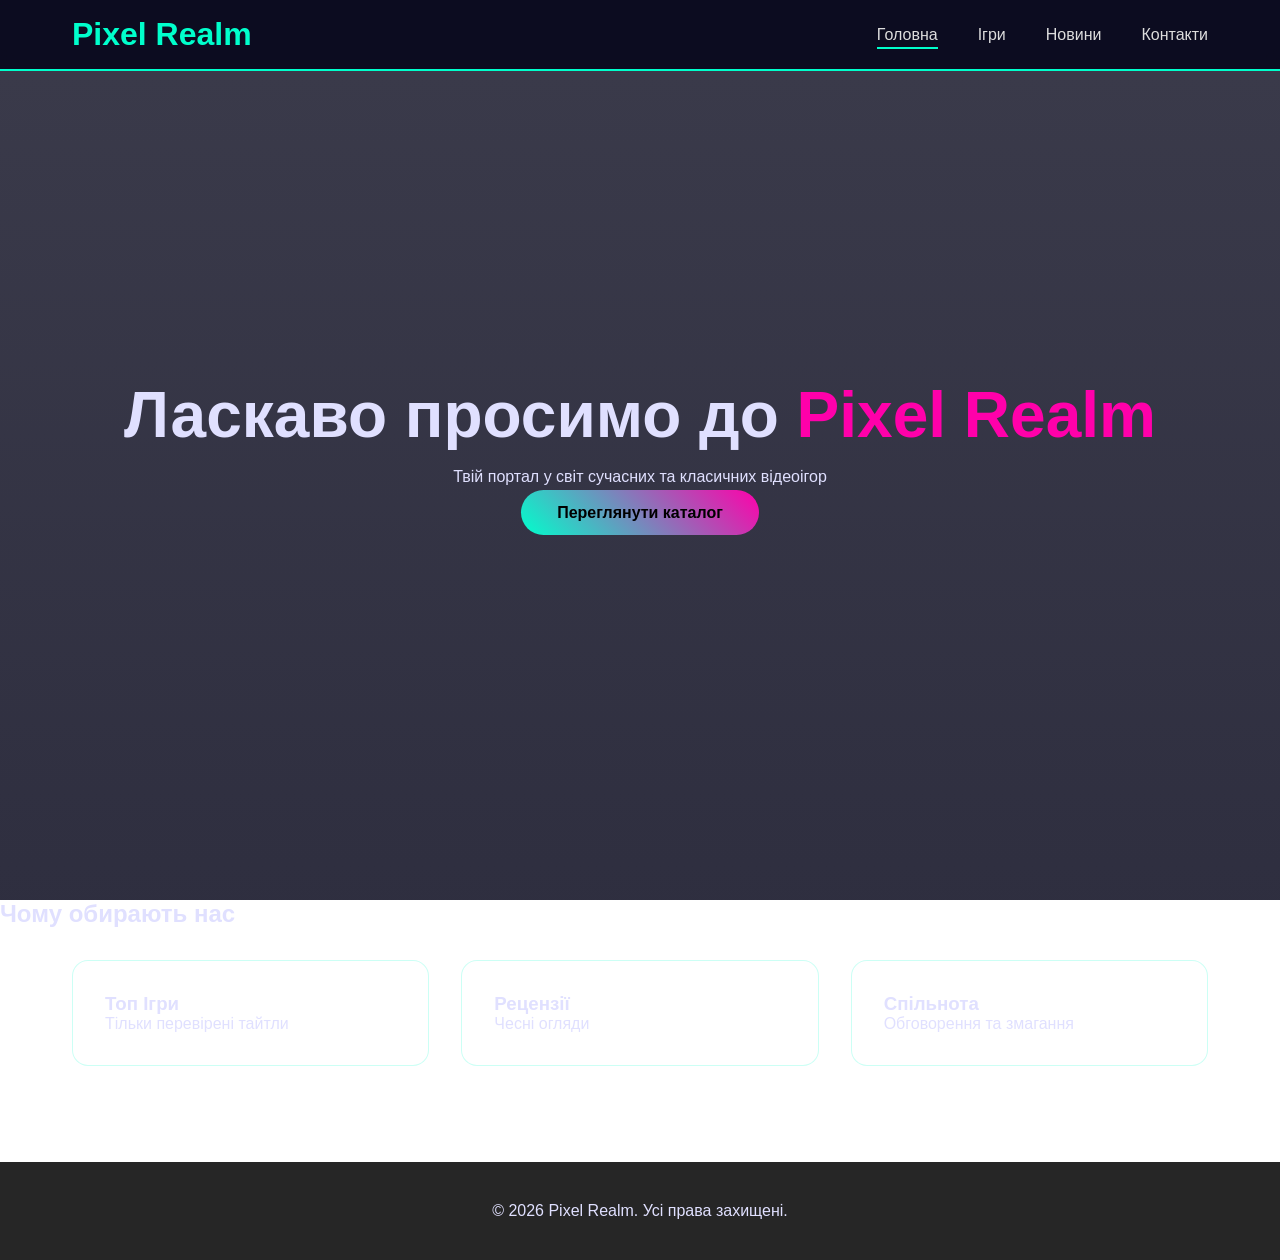
==== index.html @ 74ea6a9c "Add files via upload" ====
<!DOCTYPE html>
<html lang="en">

<head>
    <meta charset="UTF-8">
    <meta name="viewport" content="width=device-width, initial-scale=1.0">
    <title>Pixel Realm - Головна</title>
    <link rel="stylesheet" href="styles.css">
</head>

<body class="home">
    <header>
        <nav>
            <div class="logo">Pixel Realm</div>
            <ul class="nav-menu">
                <li><a href="index.html" class="active">Головна</a></li>
                <li><a href="games.html">Ігри</a></li>
                <li><a href="news.html">Новини</a></li>
                <li><a href="contact.html">Контакти</a></li>
            </ul>
        </nav>
    </header>

    <main>
        <section class="hero">
            <div class="hero-content">
                <h1>Ласкаво просимо до <span class="highlight">Pixel Realm</span></h1>
                <p>Твій портал у світ сучасних та класичних відеоігор</p> <br>
                <a href="games.html" class="btn primary">Переглянути каталог</a>
            </div>
        </section>

        <section class="features">
            <h2>Чому обирають нас</h2>
            <div class="grid features-grid">
                <div class="card feature-card">
                    <h3>Топ Ігри</h3>
                    <p>Тільки перевірені тайтли</p>
                </div>
                <div class="card feature-card">
                    <h3>Рецензії</h3>
                    <p>Чесні огляди</p>
                </div>
                <div class="card feature-card">
                    <h3>Спільнота</h3>
                    <p>Обговорення та змагання</p>
                </div>
            </div>
        </section>
    </main>

    <footer>
        <p>&copy; 2026 Pixel Realm. Усі права захищені.</p>
    </footer>
</body>

</html>
---- styles.css ----
* {
    margin: 0;
    padding: 0;
    box-sizing: border-box;
}

body {
    font-family: 'Segoe UI', Tahoma, sans-serif;
    background: linear-gradient(135deg, #0a0a1f, #1a0033, #2a0044);
    color: #e0e0ff;
    min-height: 100vh;
}

header {
    position: fixed;
    top: 0;
    left: 0;
    width: 100%;
    background: rgba(10, 10, 30, 0.95);
    backdrop-filter: blur(10px);
    z-index: 1000;
    border-bottom: 2px solid #00ffcc;
}

nav {
    max-width: 1200px;
    margin: 0 auto;
    padding: 1rem 2rem;
    display: flex;
    justify-content: space-between;
    align-items: center;
}

.logo {
    font-size: 2rem;
    font-weight: bold;
    color: #00ffcc;
}

.nav-menu {
    display: flex;
    list-style: none;
    gap: 2.5rem;
}

.nav-menu a {
    color: #ddd;
    text-decoration: none;
    position: relative;
    transition: color 0.3s;
}

.nav-menu a:hover,
.nav-menu a:active {
    color: #00ffcc;
}

.nav-menu a::after {
    content: '';
    position: absolute;
    bottom: -6px;
    left: 0;
    width: 0;
    height: 2px;
    background: #00ffcc;
    transition: width 0.3s;
}

.nav-menu a:hover::after,
.nav-menu a.active::after {
    width: 100%;
}

.hero {
    height: 100vh;
    display: flex;
    align-items: center;
    justify-content: center;
    text-align: center;
    background: linear-gradient(rgba(0, 0, 0, 0.75), rgba(0, 0, 0, 0.75)) url('https://picsum.photos/id/1015/1920/1080') center/cover;
}

.hero h1 {
    font-size: 4rem;
    margin-bottom: 1rem;
}

.highlight {
    color: #ff00aa;
}

.btn {
    padding: 14px 36px;
    border-radius: 50px;
    font-weight: bold;
    background: linear-gradient(45deg, #00ffcc, #ff00aa);
    color: #000;
    text-decoration: none;
    transition: all 0.4s;
}

.btn:hover {
    transform: scale(1.08) translateY(-5px);
}

.grid,
.game-grid,
.news-grid {
    display: grid;
    grid-template-columns: repeat(auto-fit, minmax(300px, 1fr));
    gap: 2rem;
    max-width: 1200px;
    margin: 0 auto;
    padding: 2rem;
}

.card,
.news-item,
.game-card {
    background: rgba(255, 255, 255, 0.08);
    padding: 2rem;
    border-radius: 16px;
    transition: all 0.4s;
    border: 1px solid rgba(0, 255, 204, 0.2);
}

.card:hover,
.news-item:hover,
.game-card:hover {
    transform: translateY(-15px);
    box-shadow: 0 20px 40px rgba(0, 255, 204, 0.25);
}

.game-table,
.news-table {
    width: 90%;
    max-width: 1100px;
    margin: 2rem auto;
    border-collapse: collapse;
    background: rgba(255, 255, 255, 0.05);
    border-radius: 12px;
    overflow: hidden;
}

.game-table th,
.game-table td,
.news-table th,
.news-table td {
    padding: 1rem;
    text-align: left;
    border-bottom: 1px solid rgba(255, 255, 255, 0.1);
}

.game-table th,
.news-table th {
    background: #1a0033;
    color: #00ffcc;
}

.status[data-type="active"] {
    color: #00ff88;
    font-weight: bold;
}

.status[data-type="alert"] {
    color: #ff3366;
    font-weight: bold;
}

.contact-form input,
.contact-form select,
.contact-form textarea {
    width: 750px;
    padding: 15px;
    margin-bottom: 1rem;
    background: rgba(0, 0, 0, 0.6);
    border: 2px solid #555;
    border-radius: 8px;
    color: white;
    display: flex;
    justify-content: center;
    justify-items: center;
    align-items: center;
    text-align: center;

}

.contact-form input:focus,
.contact-form textarea:focus {
    border-color: #00ffcc;
    box-shadow: 0 0 0 3px rgba(0, 255, 204, 0.2);
}

.featured {
    grid-column: span 2;
    background: linear-gradient(135deg, rgba(255, 0, 170, 0.15), rgba(0, 255, 204, 0.15));
}

.tag {
    display: inline-block;
    padding: 6px 14px;
    margin: 4px;
    border-radius: 20px;
    background: rgba(255, 255, 255, 0.1);
    font-size: 0.9rem;
}

.tag[data-type="active"] {
    background: #00ff88;
    color: #000;
}

.tag[data-type="alert"] {
    background: #ff3366;
    color: #fff;
}

.flex-container {
    display: flex;
    flex-wrap: wrap;
    gap: 2rem;
    max-width: 1200px;
    margin: 3rem auto;
    padding: 0 2rem;
}

.news-sidebar,
.news-categories {
    flex: 1;
    min-width: 280px;
}

.news-list {
    list-style: none;
}

.news-list li {
    margin: 10px 0;
}

@keyframes fadeIn {
    from {
        opacity: 0;
        transform: translateY(40px);
    }

    to {
        opacity: 1;
        transform: translateY(0);
    }
}

.featured-card,
.news-item,
.game-card {
    animation: fadeIn 0.8s ease forwards;
}

footer {
    text-align: center;
    padding: 2.5rem;
    background: rgba(0, 0, 0, 0.85);
    margin-top: 4rem;
}

body {
    background-size: cover;
    background-position: center;
    background-attachment: fixed;
    background-repeat: no-repeat;
}

body.home {
    background-image: linear-gradient(rgba(10, 10, 30, 0.8), rgba(10, 10, 30, 0.85)), url(https://www.shutterstock.com/image-vector/stay-game-play-win-video-260nw-2703455199.jpg);
}

body.games {
    background-image: linear-gradient(rgba(10, 10, 30, 0.85), rgba(10, 10, 30, 0.9)), url('https://i.redd.it/erjicguq4qqf1.jpeg');
}

body.news {
    background-image: linear-gradient(rgba(10, 10, 30, 0.8), rgba(10, 10, 30, 0.85)), url('https://assets-us-01.kc-usercontent.com/9fd8e81d-74db-00ef-d0b1-5d17c12fdda9/1a5dcd36-b3fc-4b85-aa58-21a5a22f6851/Gaming_2000x600_01.jpg?auto=format&lossless=true&h=600&w=2000&dpr=1?auto=format&lossless=true&h=0&w=0&dpr=1');
}

body.contact {
    background-image: linear-gradient(rgba(10, 10, 30, 0.85), rgba(10, 10, 30, 0.9)), url('[data-uri]');
    display: flex;
    justify-content: center;
    align-items: center;
    text-align: center;
    justify-self: center;
    justify-items: center;
}
footer.foot {
    justify-content: none;
    align-items: none;
    justify-self: none;
    text-align: none;
    position: fixed;
    margin-top: 750px;
}

.game-cover {
    width: 100%;
    height: 180px;
    object-fit: cover;
    border-radius: 12px;
    margin-bottom: 15px;
    box-shadow: 0 5px 15px rgba(0, 0, 0, 0.5);
    image-rendering: crisp-edges;
    image-rendering: -webkit-optimize-contrast;
}

.game-thumb {
    width: 70px;
    height: 70px;
    object-fit: cover;
    border-radius: 8px;
    border: 2px solid #00ffcc;
    image-rendering: crisp-edges;
}

img {
    max-width: 100%;
    height: auto;
    display: block;
}
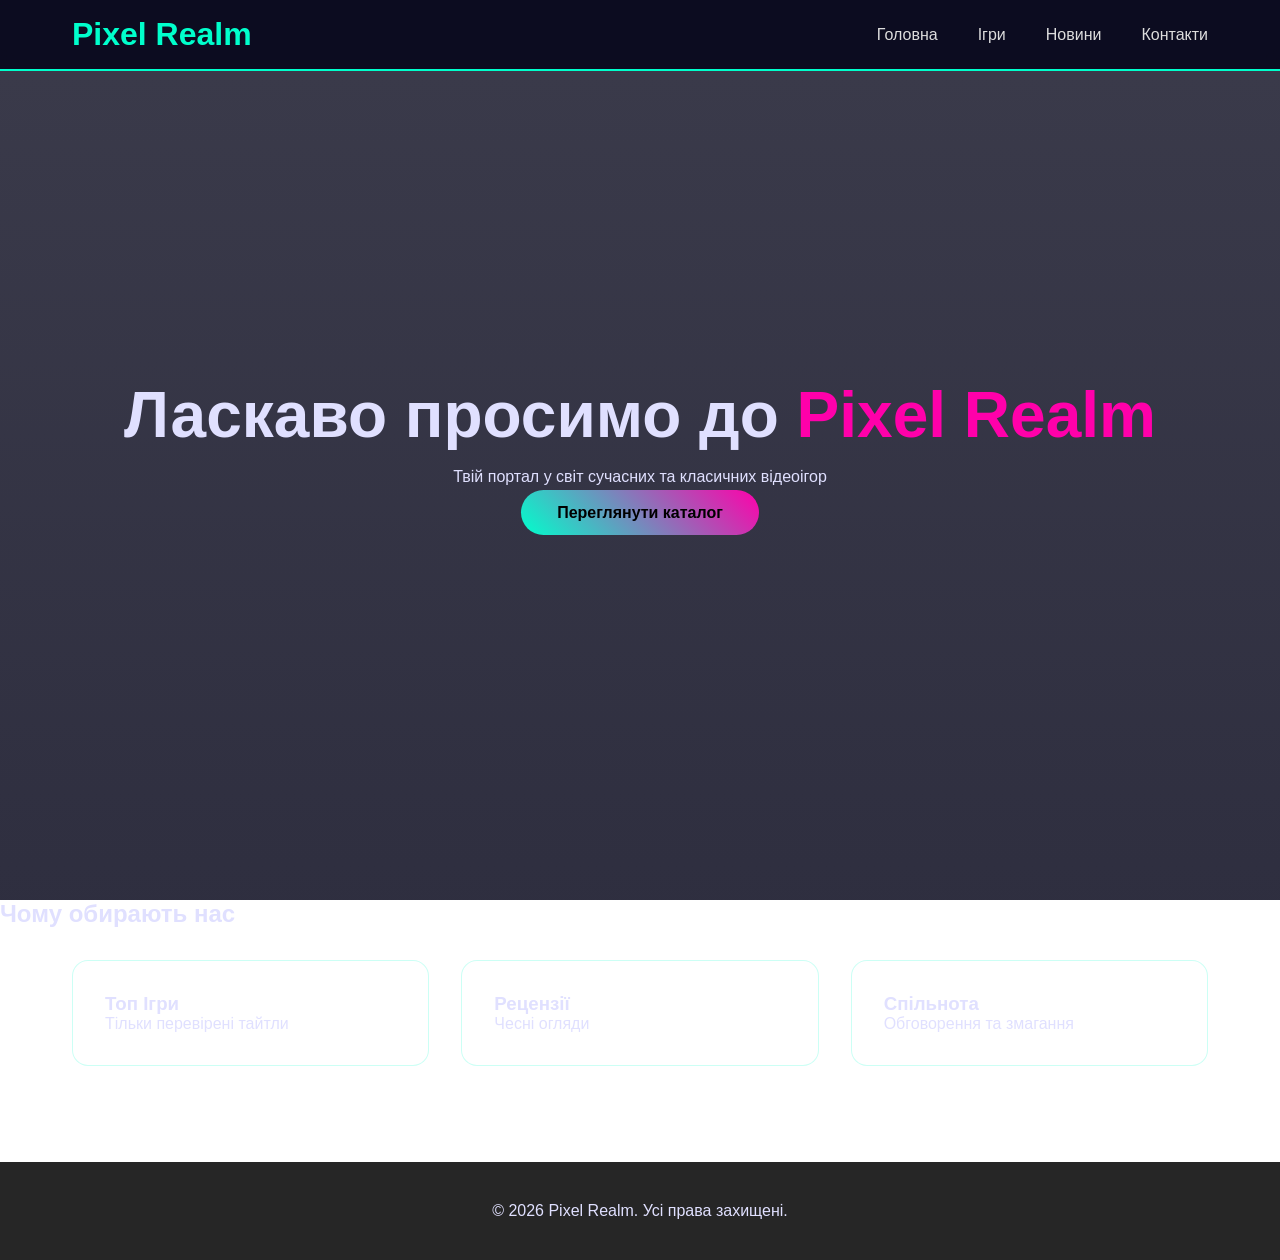
==== commit bcc94aef: "Add files via upload" ====
--- a/index.html
+++ b/index.html
@@ -13,7 +13,7 @@
         <nav>
             <div class="logo">Pixel Realm</div>
             <ul class="nav-menu">
-                <li><a href="index.html" class="active">Головна</a></li>
+                <li><a href="index.html">Головна</a></li>
                 <li><a href="games.html">Ігри</a></li>
                 <li><a href="news.html">Новини</a></li>
                 <li><a href="contact.html">Контакти</a></li>
